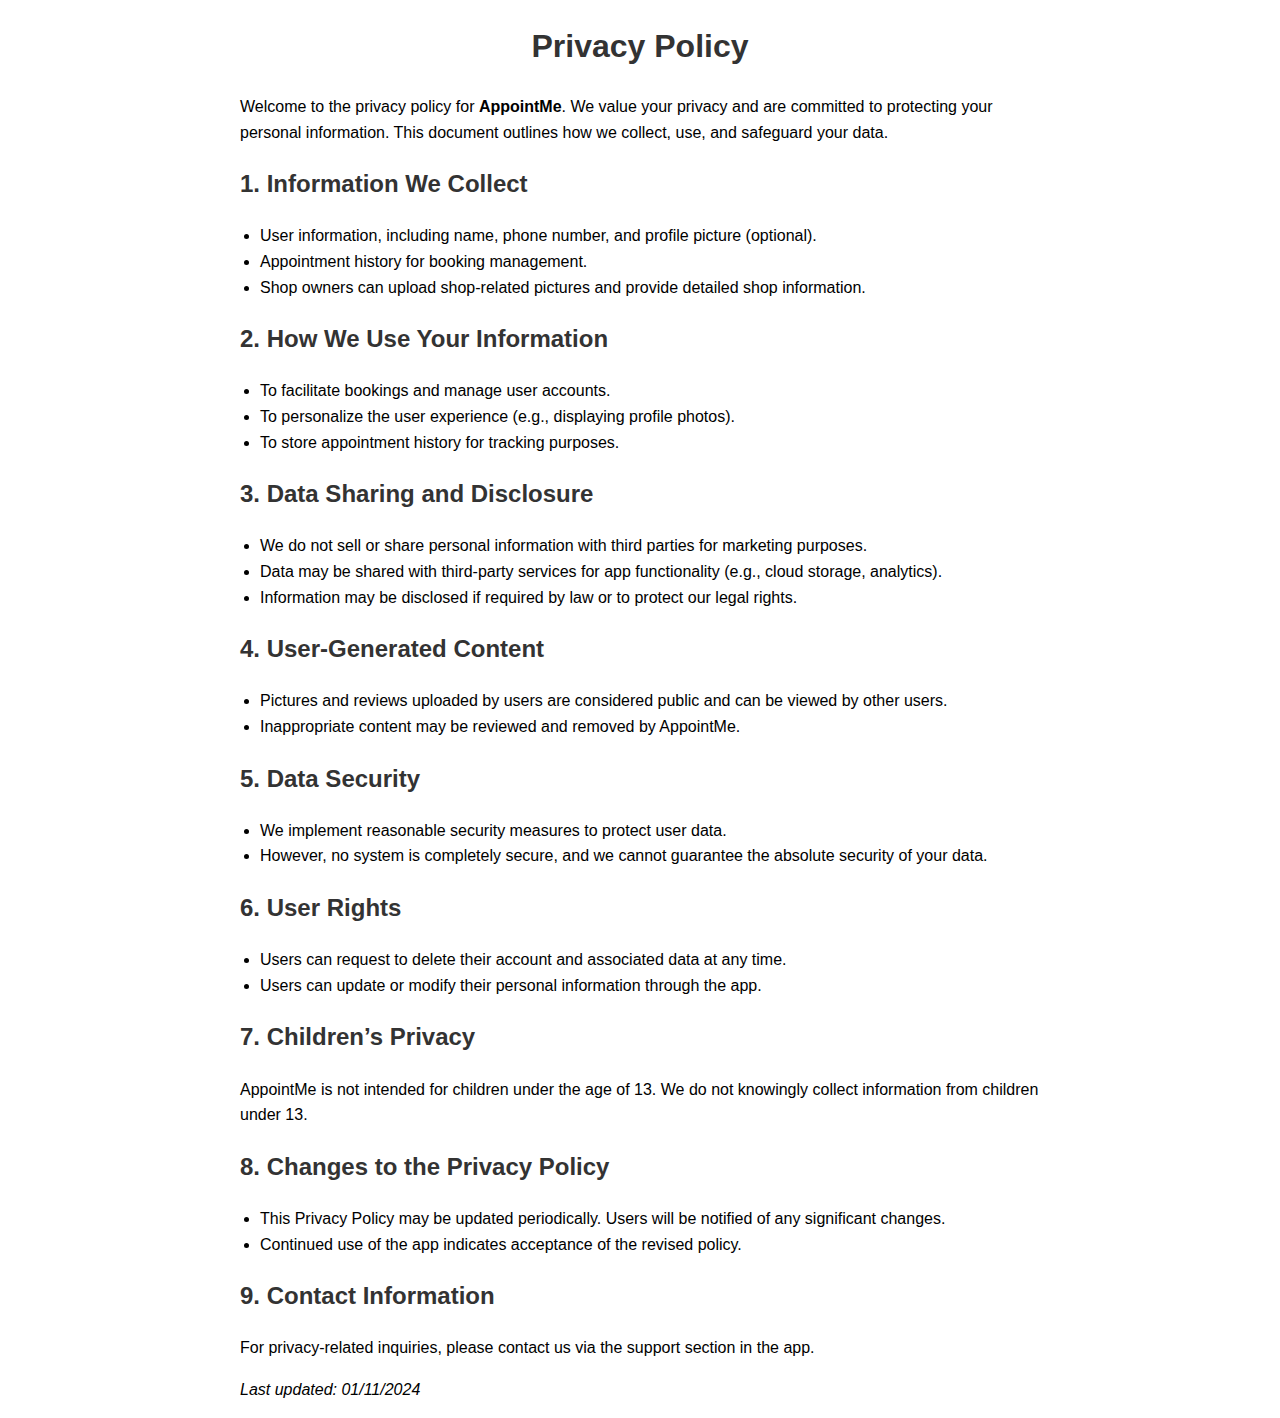
==== index.html @ 8f3dded0 "added privacy policy html" ====
<!DOCTYPE html>
<html lang="en">
  <head>
    <meta charset="UTF-8" />
    <meta name="viewport" content="width=device-width, initial-scale=1.0" />
    <title>Privacy Policy - AppointMe</title>
    <style>
      body {
        font-family: Arial, sans-serif;
        line-height: 1.6;
        margin: 20px;
        max-width: 800px;
        margin: auto;
      }
      h1,
      h2 {
        color: #333;
      }
      h1 {
        text-align: center;
      }
      p {
        margin-bottom: 15px;
      }
      ul {
        padding-left: 20px;
      }
    </style>
  </head>
  <body>
    <h1>Privacy Policy</h1>

    <p>
      Welcome to the privacy policy for <strong>AppointMe</strong>. We value
      your privacy and are committed to protecting your personal information.
      This document outlines how we collect, use, and safeguard your data.
    </p>

    <h2>1. Information We Collect</h2>
    <ul>
      <li>
        User information, including name, phone number, and profile picture
        (optional).
      </li>
      <li>Appointment history for booking management.</li>
      <li>
        Shop owners can upload shop-related pictures and provide detailed shop
        information.
      </li>
    </ul>

    <h2>2. How We Use Your Information</h2>
    <ul>
      <li>To facilitate bookings and manage user accounts.</li>
      <li>
        To personalize the user experience (e.g., displaying profile photos).
      </li>
      <li>To store appointment history for tracking purposes.</li>
    </ul>

    <h2>3. Data Sharing and Disclosure</h2>
    <ul>
      <li>
        We do not sell or share personal information with third parties for
        marketing purposes.
      </li>
      <li>
        Data may be shared with third-party services for app functionality
        (e.g., cloud storage, analytics).
      </li>
      <li>
        Information may be disclosed if required by law or to protect our legal
        rights.
      </li>
    </ul>

    <h2>4. User-Generated Content</h2>
    <ul>
      <li>
        Pictures and reviews uploaded by users are considered public and can be
        viewed by other users.
      </li>
      <li>Inappropriate content may be reviewed and removed by AppointMe.</li>
    </ul>

    <h2>5. Data Security</h2>
    <ul>
      <li>We implement reasonable security measures to protect user data.</li>
      <li>
        However, no system is completely secure, and we cannot guarantee the
        absolute security of your data.
      </li>
    </ul>

    <h2>6. User Rights</h2>
    <ul>
      <li>
        Users can request to delete their account and associated data at any
        time.
      </li>
      <li>
        Users can update or modify their personal information through the app.
      </li>
    </ul>

    <h2>7. Children’s Privacy</h2>
    <p>
      AppointMe is not intended for children under the age of 13. We do not
      knowingly collect information from children under 13.
    </p>

    <h2>8. Changes to the Privacy Policy</h2>
    <ul>
      <li>
        This Privacy Policy may be updated periodically. Users will be notified
        of any significant changes.
      </li>
      <li>
        Continued use of the app indicates acceptance of the revised policy.
      </li>
    </ul>

    <h2>9. Contact Information</h2>
    <p>
      For privacy-related inquiries, please contact us via the support section
      in the app.
    </p>

    <p><em>Last updated: 01/11/2024</em></p>
  </body>
</html>
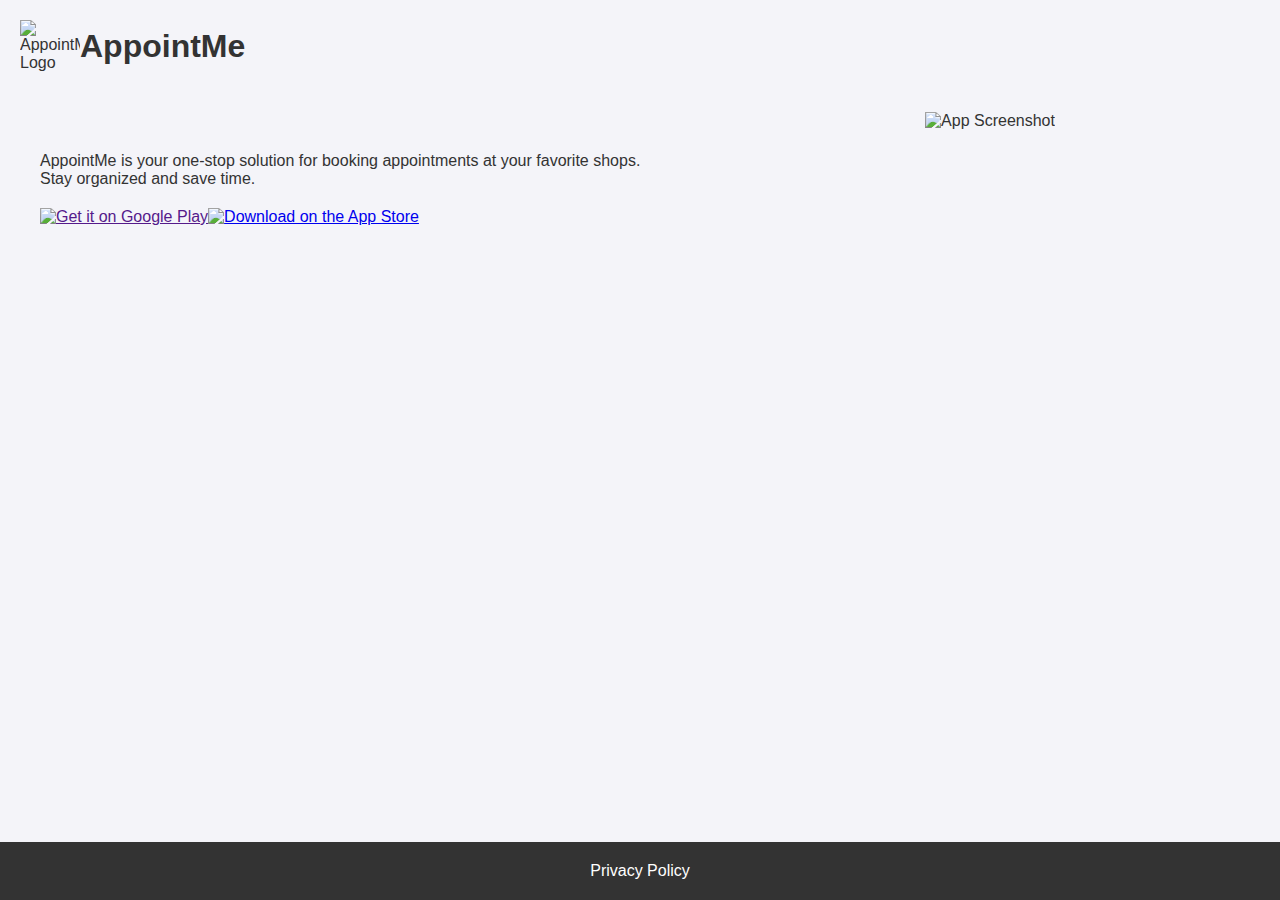
==== commit 89d8efc7: "added app store link" ====
--- a/index.html
+++ b/index.html
@@ -3,129 +3,161 @@
   <head>
     <meta charset="UTF-8" />
     <meta name="viewport" content="width=device-width, initial-scale=1.0" />
-    <title>Privacy Policy - AppointMe</title>
+    <title>AppointMe - Your Appointment Booking App</title>
+    <link rel="stylesheet" href="assets/styles.css" />
     <style>
+      /* Basic Reset */
+      html,
+      body {
+        height: 100%;
+        margin: 0px;
+        padding: 0px;
+        display: flex;
+        flex-direction: column;
+      }
+
       body {
         font-family: Arial, sans-serif;
-        line-height: 1.6;
-        margin: 20px;
-        max-width: 800px;
-        margin: auto;
-      }
-      h1,
-      h2 {
+        background-color: #f4f4f9;
         color: #333;
       }
-      h1 {
+
+      header {
+        padding: 20px;
+        text-align: start;
+      }
+
+      h1,
+      h2,
+      p {
+        margin: 0;
+      }
+
+      .container {
+        display: flex;
+        flex-wrap: wrap;
+        justify-content: space-between;
+        align-items: flex-start;
+        width: 100%;
+        padding: 20px;
+        flex: 1; /* Ensures the container takes up remaining space */
+      }
+
+      .left-section {
+        flex: 1;
+        min-width: 300px;
+        padding: 20px;
+      }
+
+      .right-section {
+        flex: 1;
+        min-width: 300px;
         text-align: center;
       }
-      p {
-        margin-bottom: 15px;
+
+      .app-logo {
+        width: 60px;
+        height: auto;
       }
-      ul {
-        padding-left: 20px;
+
+      .app-description {
+        margin: 20px 0;
+      }
+
+      .download-buttons {
+        display: flex;
+        flex-direction: row;
+        justify-content: flex-start;
+        align-items: center;
+        margin-top: 20px;
+      }
+
+      .download-buttons img {
+        cursor: pointer;
+      }
+
+      .google-play {
+        width: 180px;
+        height: auto;
+      }
+
+      .app-store {
+        width: 150px;
+        height: auto;
+      }
+
+      .app-screenshot {
+        max-width: 350px;
+        height: auto;
+      }
+
+      .header-content {
+        display: flex;
+        align-items: center;
+      }
+
+      footer {
+        text-align: center;
+        padding: 20px;
+        background-color: #333;
+        color: #fff;
+        margin-top: auto; /* Push the footer to the bottom */
+      }
+
+      footer a {
+        color: #fff;
+        text-decoration: none;
       }
     </style>
   </head>
   <body>
-    <h1>Privacy Policy</h1>
-
-    <p>
-      Welcome to the privacy policy for <strong>AppointMe</strong>. We value
-      your privacy and are committed to protecting your personal information.
-      This document outlines how we collect, use, and safeguard your data.
-    </p>
-
-    <h2>1. Information We Collect</h2>
-    <ul>
-      <li>
-        User information, including name, phone number, and profile picture
-        (optional).
-      </li>
-      <li>Appointment history for booking management.</li>
-      <li>
-        Shop owners can upload shop-related pictures and provide detailed shop
-        information.
-      </li>
-    </ul>
-
-    <h2>2. How We Use Your Information</h2>
-    <ul>
-      <li>To facilitate bookings and manage user accounts.</li>
-      <li>
-        To personalize the user experience (e.g., displaying profile photos).
-      </li>
-      <li>To store appointment history for tracking purposes.</li>
-    </ul>
-
-    <h2>3. Data Sharing and Disclosure</h2>
-    <ul>
-      <li>
-        We do not sell or share personal information with third parties for
-        marketing purposes.
-      </li>
-      <li>
-        Data may be shared with third-party services for app functionality
-        (e.g., cloud storage, analytics).
-      </li>
-      <li>
-        Information may be disclosed if required by law or to protect our legal
-        rights.
-      </li>
-    </ul>
-
-    <h2>4. User-Generated Content</h2>
-    <ul>
-      <li>
-        Pictures and reviews uploaded by users are considered public and can be
-        viewed by other users.
-      </li>
-      <li>Inappropriate content may be reviewed and removed by AppointMe.</li>
-    </ul>
-
-    <h2>5. Data Security</h2>
-    <ul>
-      <li>We implement reasonable security measures to protect user data.</li>
-      <li>
-        However, no system is completely secure, and we cannot guarantee the
-        absolute security of your data.
-      </li>
-    </ul>
-
-    <h2>6. User Rights</h2>
-    <ul>
-      <li>
-        Users can request to delete their account and associated data at any
-        time.
-      </li>
-      <li>
-        Users can update or modify their personal information through the app.
-      </li>
-    </ul>
-
-    <h2>7. Children’s Privacy</h2>
-    <p>
-      AppointMe is not intended for children under the age of 13. We do not
-      knowingly collect information from children under 13.
-    </p>
-
-    <h2>8. Changes to the Privacy Policy</h2>
-    <ul>
-      <li>
-        This Privacy Policy may be updated periodically. Users will be notified
-        of any significant changes.
-      </li>
-      <li>
-        Continued use of the app indicates acceptance of the revised policy.
-      </li>
-    </ul>
-
-    <h2>9. Contact Information</h2>
-    <p>
-      For privacy-related inquiries, please contact us via the support section
-      in the app.
-    </p>
-
-    <p><em>Last updated: 01/11/2024</em></p>
+    <header>
+      <div class="header-content">
+        <img
+          src="assets/images/logo.png"
+          alt="AppointMe Logo"
+          class="app-logo"
+        />
+        <h1>AppointMe</h1>
+      </div>
+    </header>
+    <div class="container">
+      <!-- Left Section -->
+      <div class="left-section">
+        <p class="app-description">
+          AppointMe is your one-stop solution for booking appointments at your
+          favorite shops. Stay organized and save time.
+        </p>
+        <div class="download-buttons">
+          <a href="">
+            <img
+              src="assets/images/google-play.png"
+              alt="Get it on Google Play"
+              class="google-play"
+            />
+          </a>
+          <a
+            href="https://apps.apple.com/us/app/appointme-booking-app/id6737212910"
+          >
+            <img
+              src="assets/images/app-store.png"
+              alt="Download on the App Store"
+              class="app-store"
+            />
+          </a>
+        </div>
+      </div>
+      <!-- Right Section -->
+      <div class="right-section">
+        <img
+          src="assets/images/appointme.png"
+          alt="App Screenshot"
+          class="app-screenshot"
+        />
+      </div>
+    </div>
+    <footer>
+      <a href="privacy-policy.html">Privacy Policy</a>
+    </footer>
   </body>
 </html>
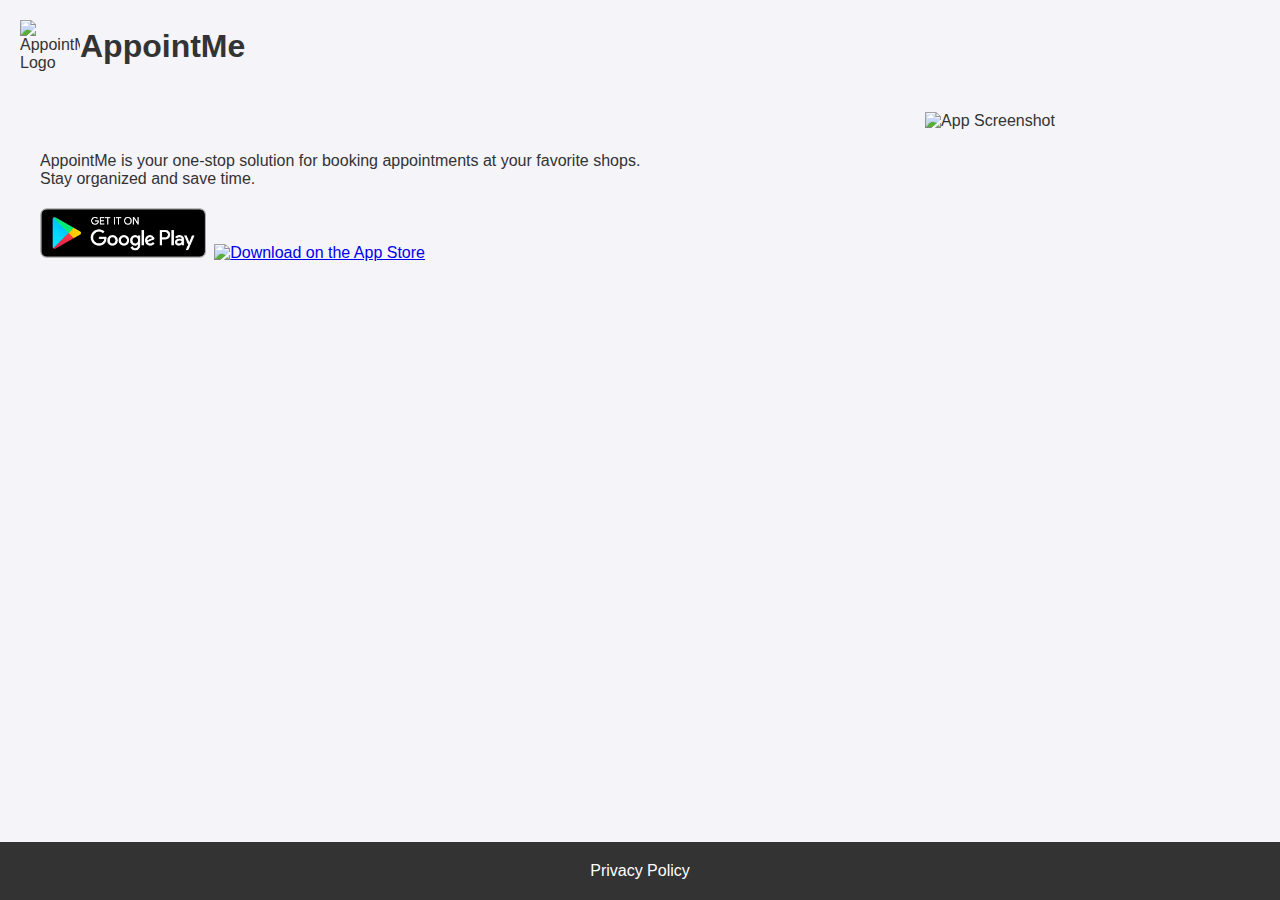
==== commit b5c2c82c: "added android link" ====
--- a/index.html
+++ b/index.html
@@ -67,8 +67,8 @@
       .download-buttons {
         display: flex;
         flex-direction: row;
-        justify-content: flex-start;
-        align-items: center;
+        justify-content: start;
+        align-items: end;
         margin-top: 20px;
       }
 
@@ -77,13 +77,13 @@
       }
 
       .google-play {
-        width: 180px;
-        height: auto;
+        height: 50px;
+        margin-right: 4px;
       }
 
       .app-store {
-        width: 150px;
-        height: auto;
+        height: 50px;
+        margin-left: 4px;
       }
 
       .app-screenshot {
@@ -94,6 +94,18 @@
       .header-content {
         display: flex;
         align-items: center;
+      }
+      .google-play-section {
+        display: flex;
+        flex-direction: column;
+        align-items: flex-start; /* Align to the left for consistency */
+      }
+
+      .coming-soon {
+        margin-top: 0px;
+        margin-left: 12px;
+        color: #555;
+        font-size: 14px;
       }
 
       footer {
@@ -129,22 +141,29 @@
           favorite shops. Stay organized and save time.
         </p>
         <div class="download-buttons">
-          <a href="">
-            <img
-              src="assets/images/google-play.png"
-              alt="Get it on Google Play"
-              class="google-play"
-            />
-          </a>
-          <a
-            href="https://apps.apple.com/us/app/appointme-booking-app/id6737212910"
-          >
-            <img
-              src="assets/images/app-store.png"
-              alt="Download on the App Store"
-              class="app-store"
-            />
-          </a>
+          <div class="google-play-section">
+            <a
+              href="https://play.google.com/store/apps/details?id=com.konenas.appointme"
+            >
+              <img
+                src="assets/images/google-play.png"
+                alt="Get it on Google Play"
+                class="google-play"
+              />
+            </a>
+            <!-- <span class="coming-soon">Coming Soon on Android</span> -->
+          </div>
+          <div class="app-store-section">
+            <a
+              href="https://apps.apple.com/us/app/appointme-booking-app/id6737212910"
+            >
+              <img
+                src="assets/images/app-store.png"
+                alt="Download on the App Store"
+                class="app-store"
+              />
+            </a>
+          </div>
         </div>
       </div>
       <!-- Right Section -->
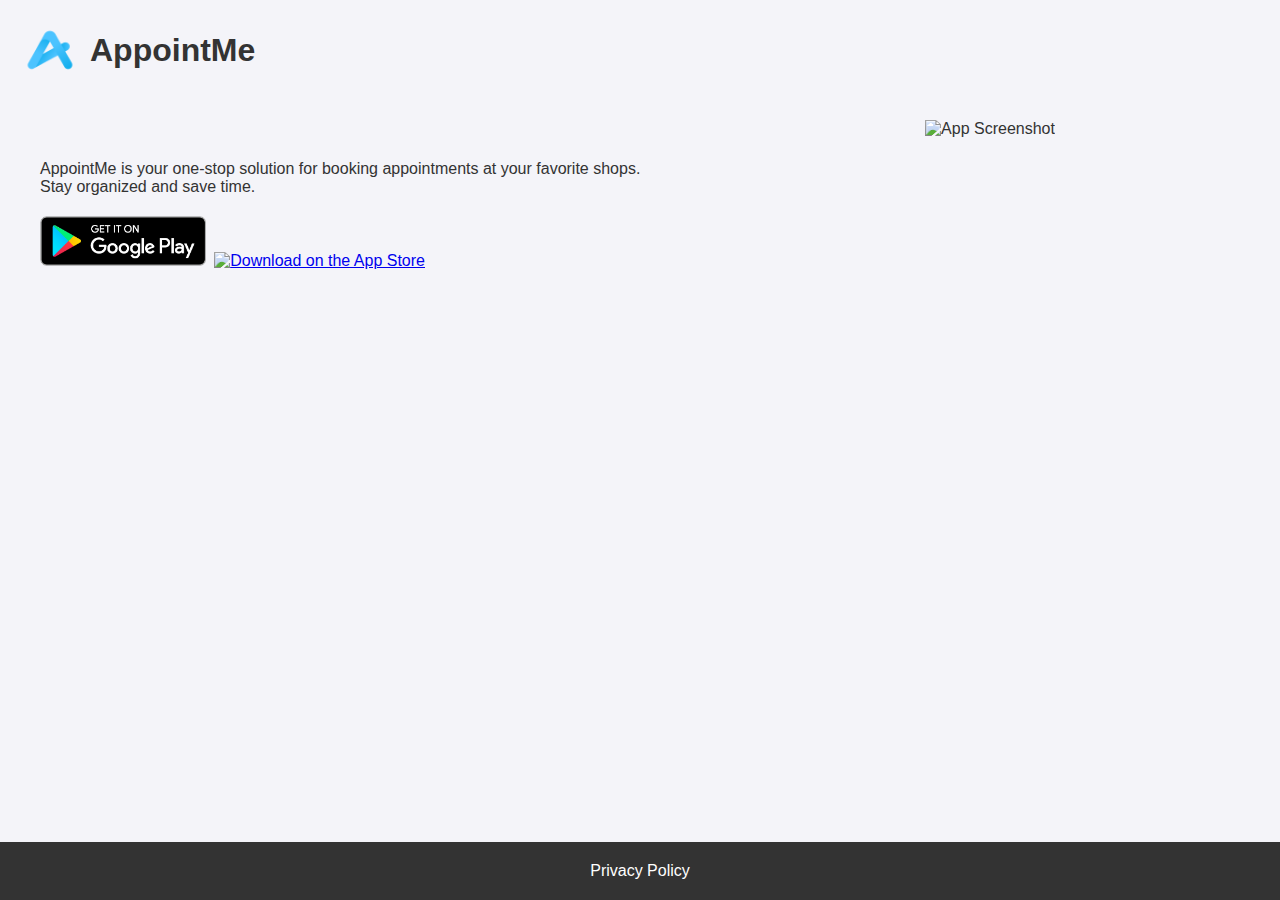
==== commit 4bac68aa: "changed logo" ====
--- a/index.html
+++ b/index.html
@@ -129,6 +129,7 @@
           src="assets/images/logo.png"
           alt="AppointMe Logo"
           class="app-logo"
+          style="margin-right: 10px;"
         />
         <h1>AppointMe</h1>
       </div>
